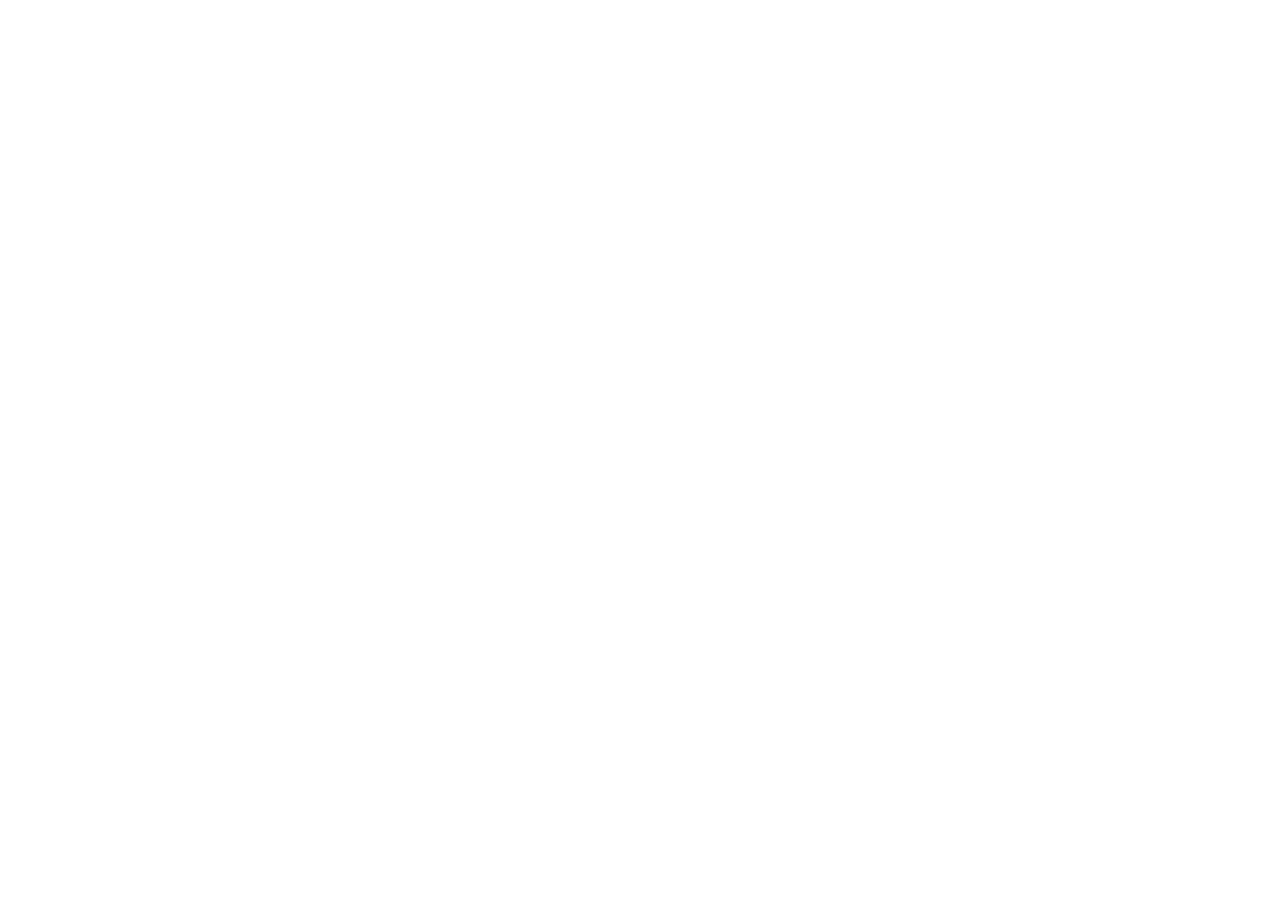
==== index.html @ 495cf5ad "Initial commit" ====
<!DOCTYPE html>
<html lang="pl">
<head>
    <meta charset="UTF-8">
    <meta name="viewport" content="width=`, initial-scale=1.0">
    <meta http-equiv="X-UA-Compatible" content="ie=edge">
    <title>FrontDEV Blog</title>
</head>
<body>
    
</body>
</html>
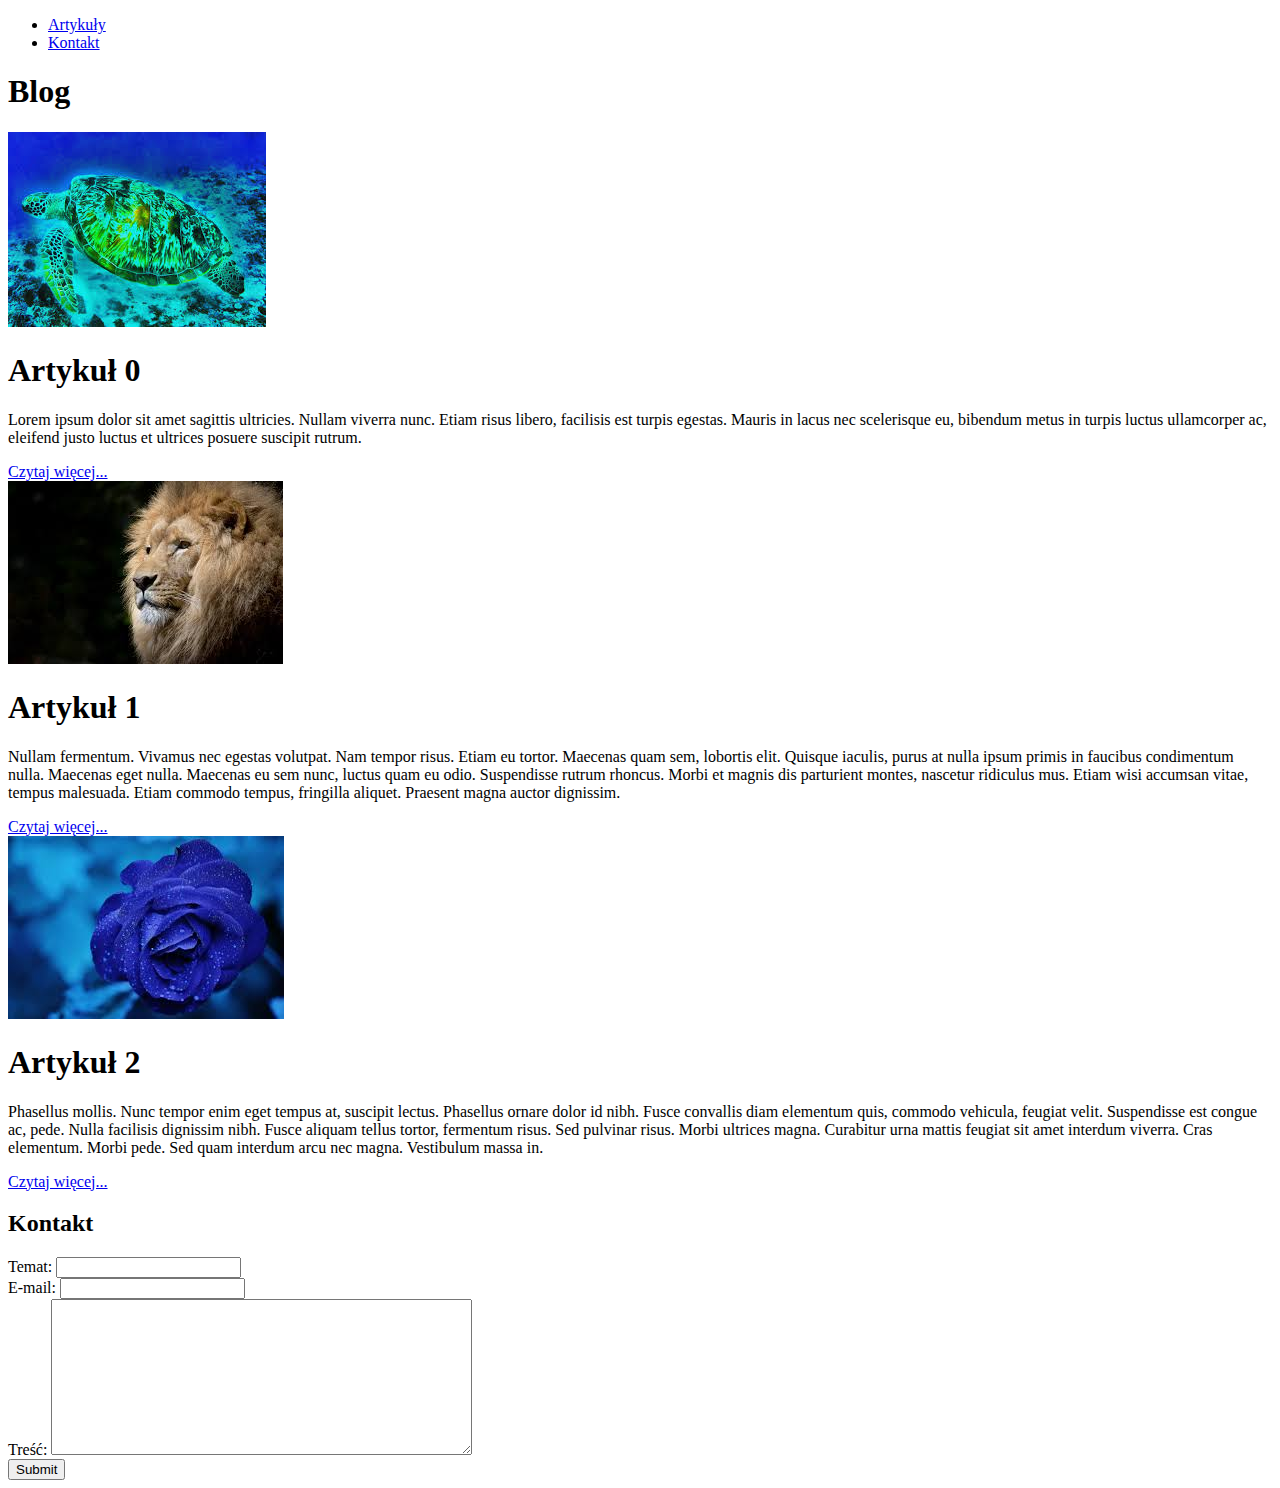
==== commit 7542fe09: "Add articles" ====
--- a/index.html
+++ b/index.html
@@ -1,12 +1,82 @@
 <!DOCTYPE html>
 <html lang="pl">
+
 <head>
     <meta charset="UTF-8">
-    <meta name="viewport" content="width=`, initial-scale=1.0">
+    <meta name="viewport" content="width=device-width, initial-scale=1.0">
     <meta http-equiv="X-UA-Compatible" content="ie=edge">
-    <title>FrontDEV Blog</title>
+    <title>Document</title>
 </head>
+
 <body>
+    <header id="header">
+        <nav>
+            <ul>
+                <li><a href="#main">Artykuły</a></li>
+                <li><a href="#contact">Kontakt</a></li>
+            </ul>
+        </nav>
+    </header>
     
+    <main id="main">
+        <h1>Blog</h1>
+        <article>
+            <img src="images\art0.jpg">
+            <h1>Artykuł 0</h1>
+            <p>Lorem ipsum dolor sit amet sagittis ultricies. Nullam viverra nunc.
+                Etiam risus libero, facilisis est turpis egestas. Mauris in lacus
+                nec scelerisque eu, bibendum metus in turpis luctus ullamcorper ac,
+                eleifend justo luctus et ultrices posuere suscipit rutrum.
+            </p>
+            <a href="articles\article0.html">Czytaj więcej...</a>
+        </article>
+        <article>
+            <img src="images\art1.jpg">
+            <h1>Artykuł 1</h1>
+            <p>Nullam fermentum. Vivamus nec egestas volutpat. Nam tempor risus. Etiam eu tortor.
+                Maecenas quam sem, lobortis elit. Quisque iaculis, purus at nulla ipsum
+                primis in faucibus condimentum nulla. Maecenas eget nulla. Maecenas
+                eu sem nunc, luctus quam eu odio. Suspendisse rutrum rhoncus. Morbi
+                et magnis dis parturient montes, nascetur ridiculus mus. Etiam wisi
+                accumsan vitae, tempus malesuada. Etiam commodo tempus, fringilla aliquet.
+                Praesent magna auctor dignissim.
+            </p>
+            <a href="articles\article1.html">Czytaj więcej...</a>
+        </article>
+        <article>
+            <img src="images\art2.jpg">
+            <h1>Artykuł 2</h1>
+            <p>Phasellus mollis. Nunc tempor enim
+                eget tempus at, suscipit lectus. Phasellus ornare dolor id nibh.
+                Fusce convallis diam elementum quis, commodo vehicula, feugiat
+                velit. Suspendisse est congue ac, pede. Nulla facilisis dignissim nibh.
+                Fusce aliquam tellus tortor, fermentum risus. Sed pulvinar risus.
+                Morbi ultrices magna. Curabitur urna mattis feugiat sit amet interdum
+                viverra. Cras elementum. Morbi pede. Sed quam interdum arcu nec magna.
+                Vestibulum massa in.
+            </p>
+            <a href="articles\article2.html">Czytaj więcej...</a>
+        </article>
+    </main>
+
+    <footer id="footer">
+        <h2>Kontakt</h2>
+        <section id="contact">
+            <form id="contactForm">
+                <label for="theme">Temat:</label>
+                <input type="text" id="theme">
+                <br>
+                <label for="mail">E-mail:</label>
+                <input type="email" id="mail">
+                <br>
+                <label for="comment">Treść:</label>
+                <textarea id="comment" name="comment" form="contactForm" cols="50" rows="10" ></textarea>
+                <br>
+                <input type="submit">
+            </form>
+
+        </section>
+    </footer>
 </body>
+
 </html>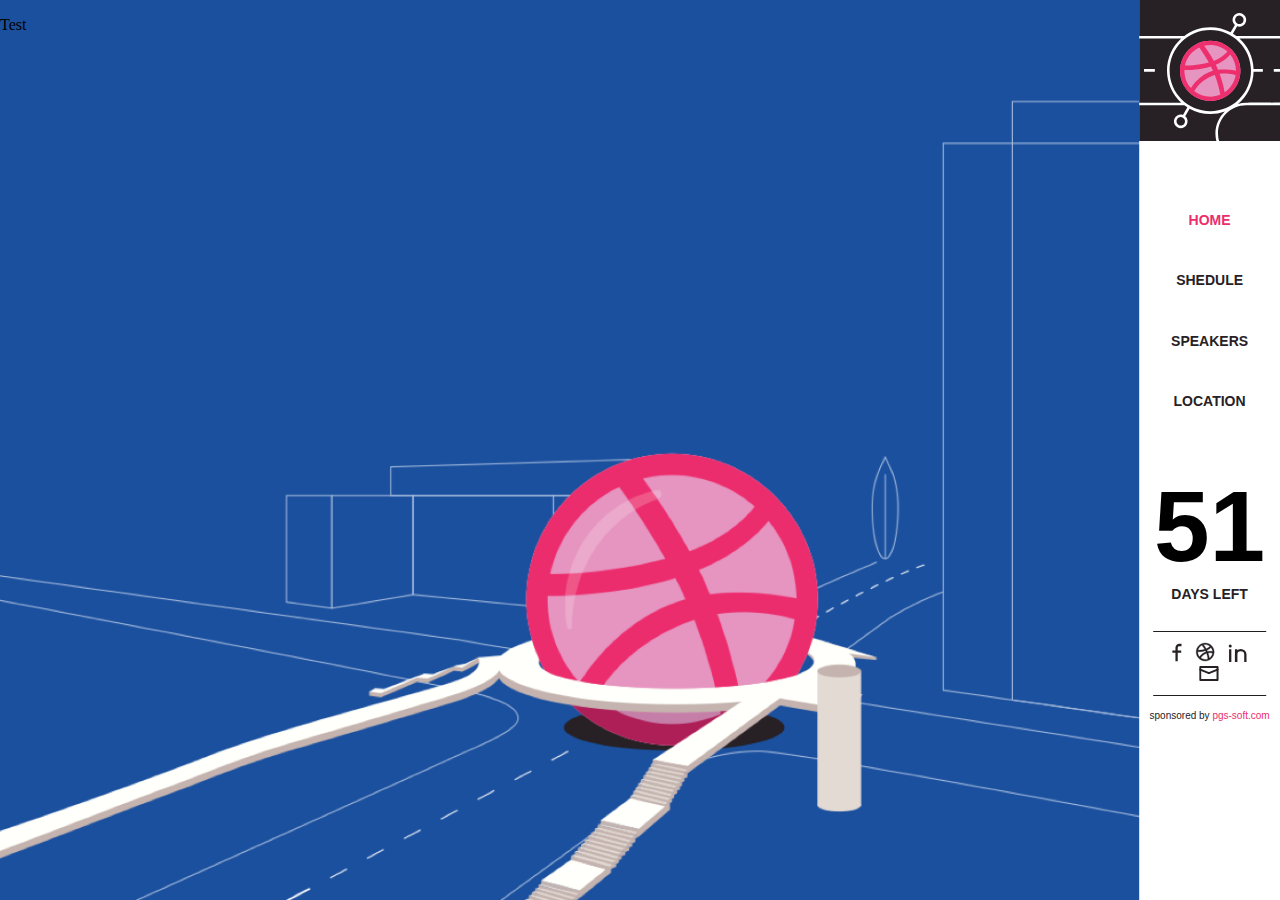
==== commit ef8866ef: "Added css style and new HTML with some images" ====
--- a/index.html
+++ b/index.html
@@ -1,82 +1,43 @@
 <!DOCTYPE html>
 <html lang="pl">
-
 <head>
     <meta charset="UTF-8">
     <meta name="viewport" content="width=device-width, initial-scale=1.0">
     <meta http-equiv="X-UA-Compatible" content="ie=edge">
-    <title>Document</title>
+    <title>PGS FrontDEV 2.0</title>
+    <link rel="stylesheet" type="text/css" href="home.css">
 </head>
+<body>
+    <div class = "container">
+        <main>
+            <p>Test</p>
+        </main>
 
-<body>
-    <header id="header">
-        <nav>
-            <ul>
-                <li><a href="#main">Artykuły</a></li>
-                <li><a href="#contact">Kontakt</a></li>
-            </ul>
-        </nav>
-    </header>
-    
-    <main id="main">
-        <h1>Blog</h1>
-        <article>
-            <img src="images\art0.jpg">
-            <h1>Artykuł 0</h1>
-            <p>Lorem ipsum dolor sit amet sagittis ultricies. Nullam viverra nunc.
-                Etiam risus libero, facilisis est turpis egestas. Mauris in lacus
-                nec scelerisque eu, bibendum metus in turpis luctus ullamcorper ac,
-                eleifend justo luctus et ultrices posuere suscipit rutrum.
-            </p>
-            <a href="articles\article0.html">Czytaj więcej...</a>
-        </article>
-        <article>
-            <img src="images\art1.jpg">
-            <h1>Artykuł 1</h1>
-            <p>Nullam fermentum. Vivamus nec egestas volutpat. Nam tempor risus. Etiam eu tortor.
-                Maecenas quam sem, lobortis elit. Quisque iaculis, purus at nulla ipsum
-                primis in faucibus condimentum nulla. Maecenas eget nulla. Maecenas
-                eu sem nunc, luctus quam eu odio. Suspendisse rutrum rhoncus. Morbi
-                et magnis dis parturient montes, nascetur ridiculus mus. Etiam wisi
-                accumsan vitae, tempus malesuada. Etiam commodo tempus, fringilla aliquet.
-                Praesent magna auctor dignissim.
-            </p>
-            <a href="articles\article1.html">Czytaj więcej...</a>
-        </article>
-        <article>
-            <img src="images\art2.jpg">
-            <h1>Artykuł 2</h1>
-            <p>Phasellus mollis. Nunc tempor enim
-                eget tempus at, suscipit lectus. Phasellus ornare dolor id nibh.
-                Fusce convallis diam elementum quis, commodo vehicula, feugiat
-                velit. Suspendisse est congue ac, pede. Nulla facilisis dignissim nibh.
-                Fusce aliquam tellus tortor, fermentum risus. Sed pulvinar risus.
-                Morbi ultrices magna. Curabitur urna mattis feugiat sit amet interdum
-                viverra. Cras elementum. Morbi pede. Sed quam interdum arcu nec magna.
-                Vestibulum massa in.
-            </p>
-            <a href="articles\article2.html">Czytaj więcej...</a>
-        </article>
-    </main>
-
-    <footer id="footer">
-        <h2>Kontakt</h2>
-        <section id="contact">
-            <form id="contactForm">
-                <label for="theme">Temat:</label>
-                <input type="text" id="theme">
-                <br>
-                <label for="mail">E-mail:</label>
-                <input type="email" id="mail">
-                <br>
-                <label for="comment">Treść:</label>
-                <textarea id="comment" name="comment" form="contactForm" cols="50" rows="10" ></textarea>
-                <br>
-                <input type="submit">
-            </form>
-
-        </section>
-    </footer>
+        
+    </div>
 </body>
-
+<nav class = "rectangle">
+    <div class = "rectangle-6"><img src="img/logo.svg" class = "logo"/></div>
+    <ul class="navList">
+        <li><a href="index.html" class="selected">Home</a></li>
+        <li><a href="shedule.html">Shedule</a></li>
+        <li><a href="speakers.html">Speakers</a></li>
+        <li><a href="location.html">Location</a></li>
+    </ul>
+    <div class="counter">
+        <h1>51</h1>
+        <p>days left</p>
+    </div>
+    <div class = "social">
+        <ul class="socialList">
+            <li><a href="https://www.facebook.com/pgs.software/"><img src="img/facebook.svg"></a></li>
+            <li><a href=""><img src="img/dribbble1.svg"></a></li>
+            <li><a href=""><img src="img/linkedin.svg"></a></li>
+            <li><a href=""><img src="img/email.svg"></a></li>
+        </ul>
+    </div>
+    <div class="footer">
+        sponsored by <a href="https://pgs-soft.com">pgs-soft.com</a>
+    </div>
+</nav>
 </html>--- a/home.css
+++ b/home.css
@@ -0,0 +1,142 @@
+@font-face {
+    font-family: BabasNeueBold;
+    src: url("https://cdn.jsdelivr.net/npm/@typopro/web-bebas-neue@3.7.5/TypoPRO-BebasNeue-Bold.ttf");
+    font-weight: bold;
+}
+
+body {
+    margin: 0%;
+    padding: 0%;
+}
+
+.container {
+    background: url("img/home/bg.png") no-repeat top;
+    background-size: cover;
+}
+
+main {
+    display: inline-block;
+    width: 100vw;
+    height: 100vh;
+}
+
+.rectangle {
+    position: absolute;
+    display: inline-block;
+    transform: translate(89vw, -100vh);
+    width: 11vw;
+    height: 100%;
+    background-color: #FFFFFF;
+    border: 0;
+    text-align: center;
+}
+
+.rectangle-6 {
+    width: 11vw;
+    height: 11vw;
+    background-color: #272125;
+    border: 0;
+}
+
+.logo {
+    position: relative;
+    bottom: -5%;
+    width: 100%;
+    height: 100%;
+}
+
+.navList > li > a.selected {
+    color: #EC2D6D;
+    font-family: Lato, sans-serif;
+    font-size: 14px;
+    font-weight: 700;
+    line-height: 17px;
+    text-align: center;
+    text-transform: uppercase;
+    text-decoration: none;
+}
+
+.navList > li > a {
+    color: #272125;
+    font-family: Lato, sans-serif;
+    font-size: 14px;
+    font-weight: 700;
+    line-height: 17px;
+    text-align: center;
+    text-transform: uppercase;
+    text-decoration: none;
+}
+
+.navList {
+    list-style: none;
+    text-align: center;
+    margin: 0;
+    padding: 0;
+    padding-top: 20%;
+}
+
+.navList > li {
+    padding-top: 30%;
+}
+
+.counter {
+    padding: 0;
+    padding-top: 40%;
+    margin: 0;
+}
+
+.counter > h1 {
+    font-family: BebasNeueBold, sans-serif;
+    font-size: 100px;
+    font-weight: 700;
+    line-height: 120px;
+    text-align: center;
+    margin: 0;
+}
+
+.counter > p {
+    color: #272125;
+    font-family: Lato, sans-serif;
+    font-size: 14px;
+    font-weight: 700;
+    line-height: 17px;
+    text-align: center;
+    text-transform: uppercase;
+    margin: 0;
+}
+
+.social {
+    margin-left: 10%;
+    margin-top: 20%;
+    width: 80%;
+    border-top: 1px solid #1f1f1f;
+    border-bottom: 1px solid #1f1f1f;
+}
+
+.socialList {
+    list-style-type: none;
+    display: block;
+    margin: 0;
+    padding: 10px;
+}
+
+.socialList > li {
+    display: inline;
+    padding: 5%;
+}
+
+.footer {
+    padding: 10px;
+    color: #272125;
+    font-family: Lato, sans-serif;
+    font-size: 10px;
+    font-weight: 500;
+    line-height: 20px;
+    text-align: center;
+    
+}
+
+.footer > a {
+    color: #EC2D6D;
+    text-decoration: none;
+}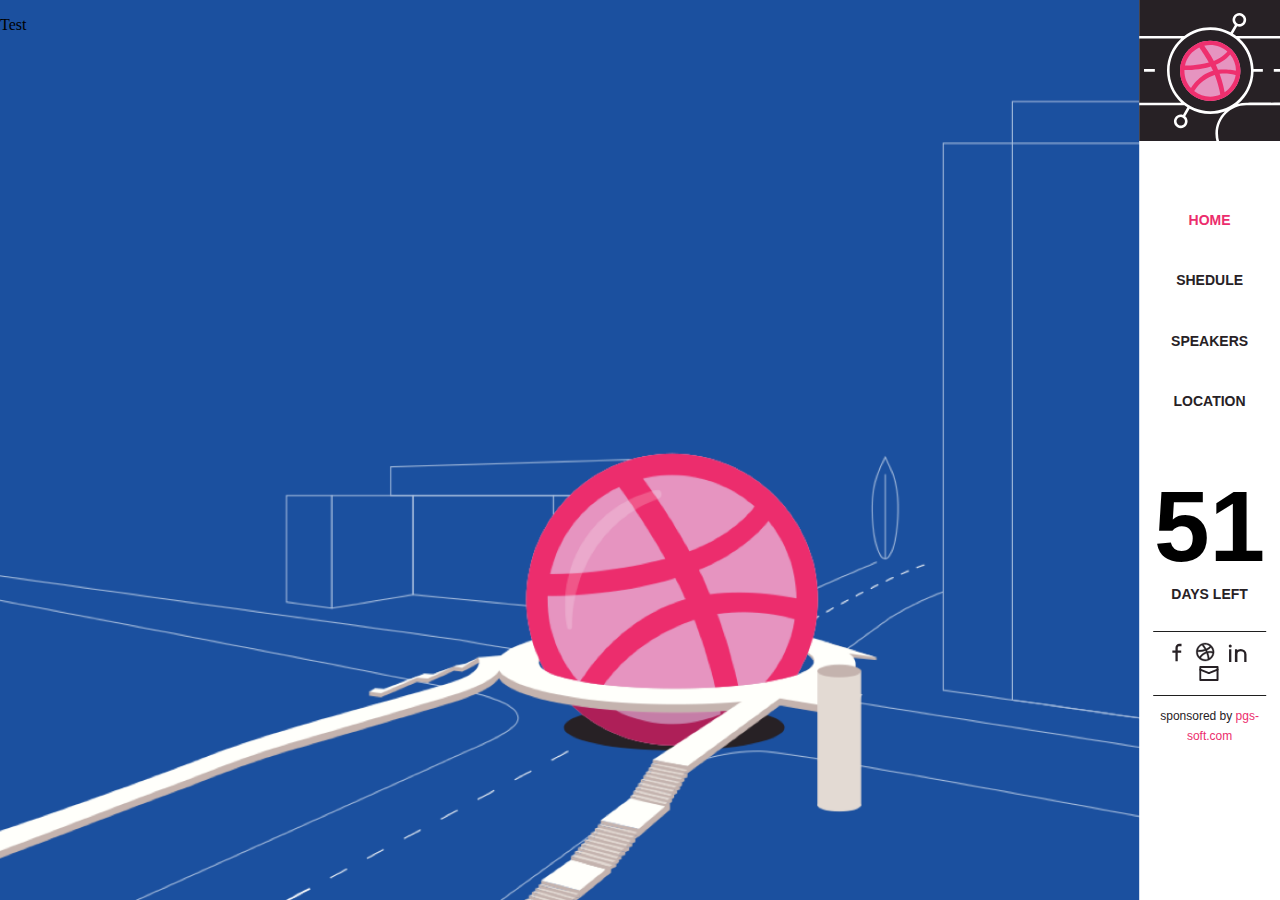
==== commit a8f0e9d6: "Fonts work now" ====
--- a/index.html
+++ b/index.html
@@ -6,6 +6,8 @@
     <meta http-equiv="X-UA-Compatible" content="ie=edge">
     <title>PGS FrontDEV 2.0</title>
     <link rel="stylesheet" type="text/css" href="home.css">
+    <link rel="stylesheet" media="screen" href="https://fontlibrary.org/face/bebusneuebold" type="text/css"/>
+    <link rel="stylesheet" media="screen" href="https://fontlibrary.org/face/lato" type="text/css"/>
 </head>
 <body>
     <div class = "container">
--- a/home.css
+++ b/home.css
@@ -129,7 +129,7 @@
     padding: 10px;
     color: #272125;
     font-family: Lato, sans-serif;
-    font-size: 10px;
+    font-size: 12px;
     font-weight: 500;
     line-height: 20px;
     text-align: center;
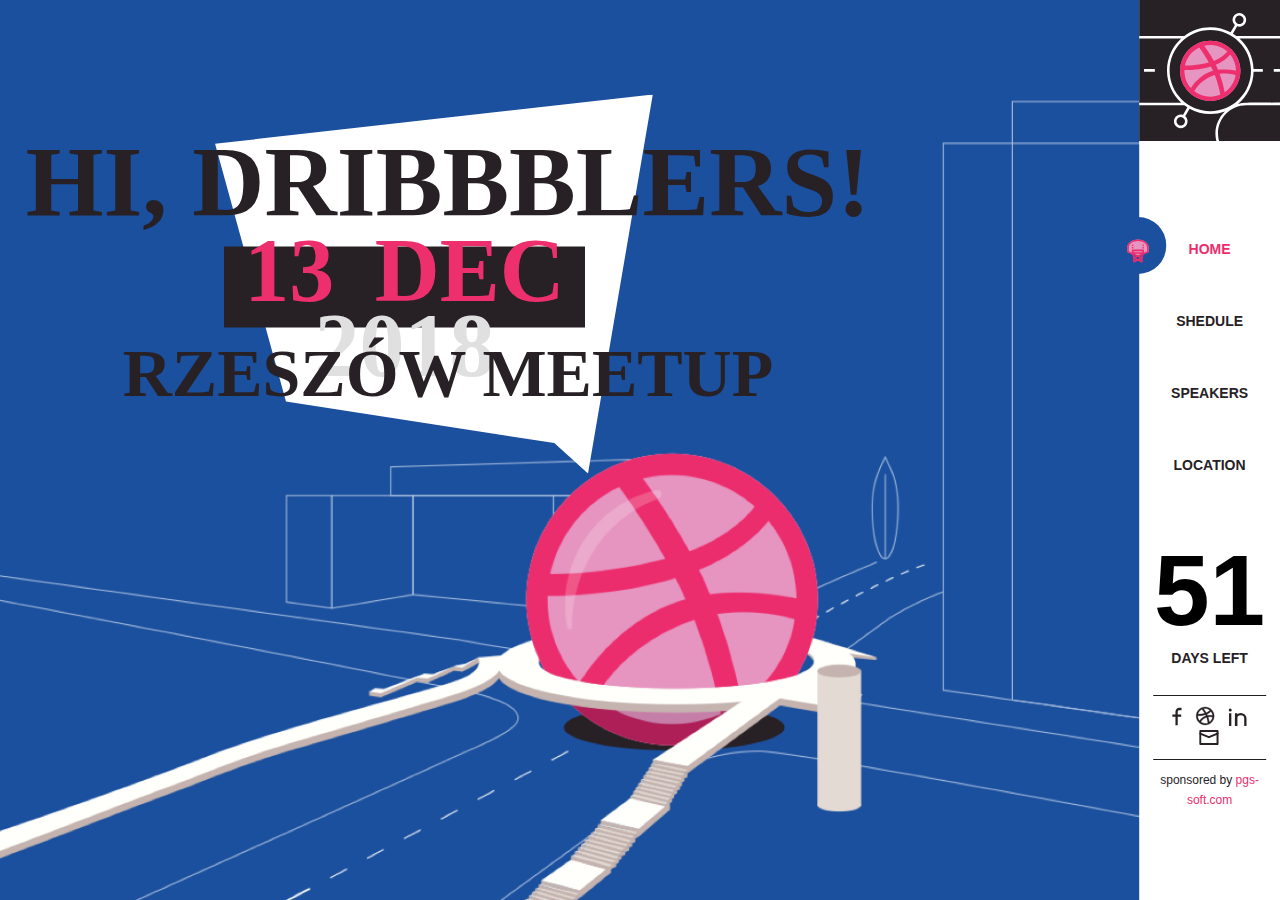
==== commit 9ec60813: "Finished home page" ====
--- a/index.html
+++ b/index.html
@@ -5,14 +5,20 @@
     <meta name="viewport" content="width=device-width, initial-scale=1.0">
     <meta http-equiv="X-UA-Compatible" content="ie=edge">
     <title>PGS FrontDEV 2.0</title>
-    <link rel="stylesheet" type="text/css" href="home.css">
+    <link rel="stylesheet" type="text/css" href="css/style.css">
+    <link rel="stylesheet" type="text/css" href="css/home.css">
     <link rel="stylesheet" media="screen" href="https://fontlibrary.org/face/bebusneuebold" type="text/css"/>
     <link rel="stylesheet" media="screen" href="https://fontlibrary.org/face/lato" type="text/css"/>
 </head>
 <body>
     <div class = "container">
         <main>
-            <p>Test</p>
+            <div class="poly"></div>
+            <h1 class="inBoxU">Hi, Dribbblers!</h1>
+            <div class="greyBox">
+                <p>13 dec <span>2018</span></p>
+            </div>
+            <p class="inBoxB">Rzeszów meetup</p>
         </main>
 
         
@@ -20,26 +26,30 @@
 </body>
 <nav class = "rectangle">
     <div class = "rectangle-6"><img src="img/logo.svg" class = "logo"/></div>
-    <ul class="navList">
-        <li><a href="index.html" class="selected">Home</a></li>
-        <li><a href="shedule.html">Shedule</a></li>
-        <li><a href="speakers.html">Speakers</a></li>
-        <li><a href="location.html">Location</a></li>
-    </ul>
-    <div class="counter">
-        <h1>51</h1>
-        <p>days left</p>
-    </div>
-    <div class = "social">
-        <ul class="socialList">
-            <li><a href="https://www.facebook.com/pgs.software/"><img src="img/facebook.svg"></a></li>
-            <li><a href=""><img src="img/dribbble1.svg"></a></li>
-            <li><a href=""><img src="img/linkedin.svg"></a></li>
-            <li><a href=""><img src="img/email.svg"></a></li>
-        </ul>
-    </div>
-    <div class="footer">
-        sponsored by <a href="https://pgs-soft.com">pgs-soft.com</a>
-    </div>
+        <ul class="navList">
+            <li><a href="index.html" class="selected">Home</a></li>
+            <li><a href="shedule.html">Shedule</a></li>
+            <li><a href="speakers.html">Speakers</a></li>
+            <li><a href="location.html">Location</a></li>
+        </ul>    
+        <div class="counter">
+            <h1>51</h1>
+            <p>days left</p>
+        </div>
+        <div class = "social">
+            <ul class="socialList">
+                <li><a href="https://www.facebook.com/pgs.software/"><img src="img/facebook.svg"></a></li>
+                <li><a href=""><img src="img/dribbble1.svg"></a></li>
+                <li><a href=""><img src="img/linkedin.svg"></a></li>
+                <li><a href=""><img src="img/email.svg"></a></li>
+            </ul>
+        </div>
+        <div class="footer">
+            sponsored by <a href="https://pgs-soft.com">pgs-soft.com</a>
+        </div>
+        <div class="circle">
+            <img src="img/home/basketicon.svg">
+        </div>
+     
 </nav>
 </html>--- a/css/style.css
+++ b/css/style.css
@@ -0,0 +1,133 @@
+body {
+    margin: 0%;
+    padding: 0%;
+}
+
+main {
+    display: inline-block;
+    width: 100vw;
+    height: 100vh;
+}
+
+.rectangle {
+    z-index: 0;
+    position: absolute;
+    display: inline-block;
+    transform: translate(89vw, -100vh);
+    width: 11vw;
+    height: 100vh;
+    background-color: #FFFFFF;
+    border: 0;
+    text-align: center;
+}
+
+.rectangle-6 {
+    width: 11vw;
+    height: 11vw;
+    background-color: #272125;
+    border: 0;
+}
+
+.logo {
+    position: relative;
+    bottom: -5%;
+    width: 100%;
+    height: 100%;
+}
+
+.navList > li > a.selected {
+    color: #EC2D6D;
+    font-family: Lato, sans-serif;
+    font-size: 14px;
+    font-weight: 700;
+    line-height: 17px;
+    text-align: center;
+    text-transform: uppercase;
+    text-decoration: none;
+}
+
+.navList > li > a {
+    color: #272125;
+    font-family: Lato, sans-serif;
+    font-size: 14px;
+    font-weight: 700;
+    line-height: 17px;
+    text-align: center;
+    text-transform: uppercase;
+    text-decoration: none;
+}
+
+.navList {
+    list-style: none;
+    text-align: center;
+    margin: 0;
+    padding: 0;
+    padding-top: 5vh;
+}
+
+.navList > li {
+    padding-top: 6vh;
+}
+
+.counter {
+    padding: 0;
+    padding-top: 40%;
+    margin: 0;
+}
+
+.counter > h1 {
+    font-family: BebasNeueBold, sans-serif;
+    font-size: 100px;
+    font-weight: 700;
+    line-height: 120px;
+    text-align: center;
+    margin: 0;
+}
+
+.counter > p {
+    color: #272125;
+    font-family: Lato, sans-serif;
+    font-size: 14px;
+    font-weight: 700;
+    line-height: 17px;
+    text-align: center;
+    text-transform: uppercase;
+    margin: 0;
+}
+
+.social {
+    margin-left: 10%;
+    margin-top: 20%;
+    width: 80%;
+    border-top: 1px solid #1f1f1f;
+    border-bottom: 1px solid #1f1f1f;
+}
+
+.socialList {
+    list-style-type: none;
+    display: block;
+    margin: 0;
+    padding: 10px;
+}
+
+.socialList > li {
+    display: inline;
+    padding: 5%;
+}
+
+.footer {
+    padding: 10px;
+    color: #272125;
+    font-family: Lato, sans-serif;
+    font-size: 12px;
+    font-weight: 500;
+    line-height: 20px;
+    text-align: center;
+    
+}
+
+.footer > a {
+    color: #EC2D6D;
+    text-decoration: none;
+}
+
--- a/css/home.css
+++ b/css/home.css
@@ -0,0 +1,92 @@
+.container {
+    z-index: 2;
+    background: url("../img/home/bg.png") no-repeat top;
+    background-size: cover;
+}
+
+.circle {
+    z-index: 1;
+    background-color: #1B509F;
+    border-top-right-radius: 2.2vw;
+    border-bottom-right-radius: 2.2vw;
+    border-left: 0;
+    width: 2.2vw;
+    height: 4.4vw;
+    position: absolute;
+    top: calc(9.8vw + 11vh - 7px);
+    left: calc(-1px);
+    align-content: center;
+    padding: 0%;
+    margin: 0;
+}
+
+.circle > img {
+    z-index: 3;
+    position: relative;
+    top: 12.5%;
+    left: -50%;
+    height: 75%;
+    width: 75%;
+}
+
+.poly {
+    display: inline-block;
+    background-color: #ffffff;
+    -webkit-clip-path: polygon(0 13%, 100% 0, 85.2% 100%, 77.5% 92%, 16.2% 81%);
+    clip-path: polygon(0 13%, 100% 0, 85.2% 100%, 77.5% 92%, 16.2% 81%);
+    width: 34.2vw;
+    height: 42.1vh;
+    transform: translate(16.8vw, 10.5vh);
+}
+
+.greyBox {
+    display: block;
+    background-color: #272125;
+    width: 28.2vw;
+    height: 9vh;
+    transform: translate(17.5vw, -28.5vh);    
+}
+
+.greyBox > p {
+    display: block;
+    text-transform: uppercase;
+    color: #EE2F6E;
+    font-family: BebasNeueBold;
+    font-size: 90px;
+    font-weight: 700;
+    line-height: 75px;
+    text-align: center;    
+    word-spacing: 1.4vw;
+    margin: 0;
+    transform: translate(0, -1.5vh);
+}
+
+.greyBox > p > span {
+    color: #e0e0e0;
+}
+
+.inBoxU {
+    display: block;
+    text-transform: uppercase;
+    color: #272125;
+    font-family: BebasNeueBold;
+    font-size: 100px;
+    font-weight: 700;
+    line-height: 120px;
+    text-align: center;
+    margin: 0;
+    transform: translate(-15vw, -29vh);
+}
+
+.inBoxB {
+    display: block;
+    text-transform: uppercase;
+    color: #272125;
+    font-family: BebasNeueBold;
+    font-size: 68px;
+    font-weight: 700;
+    line-height: 82px;
+    text-align: center;
+    margin: 0;
+    transform: translate(-15vw, -28vh);
+}